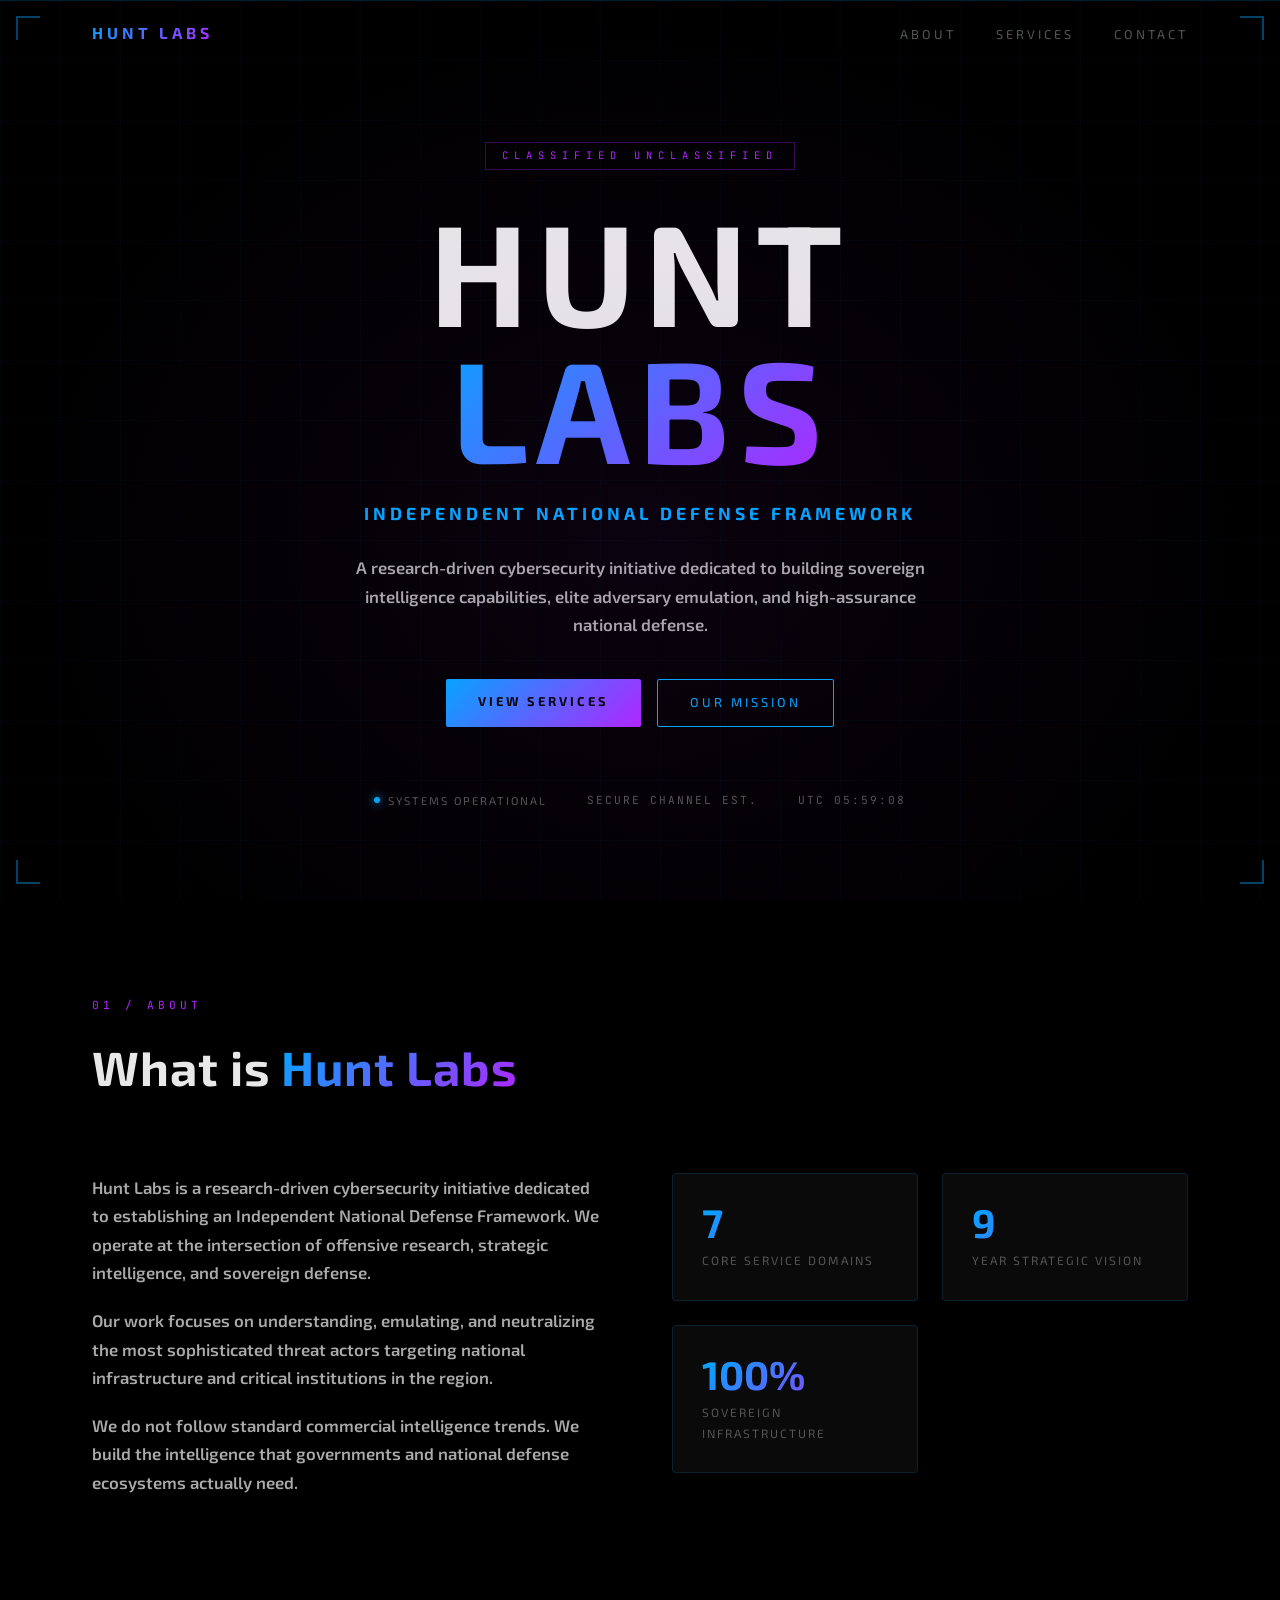
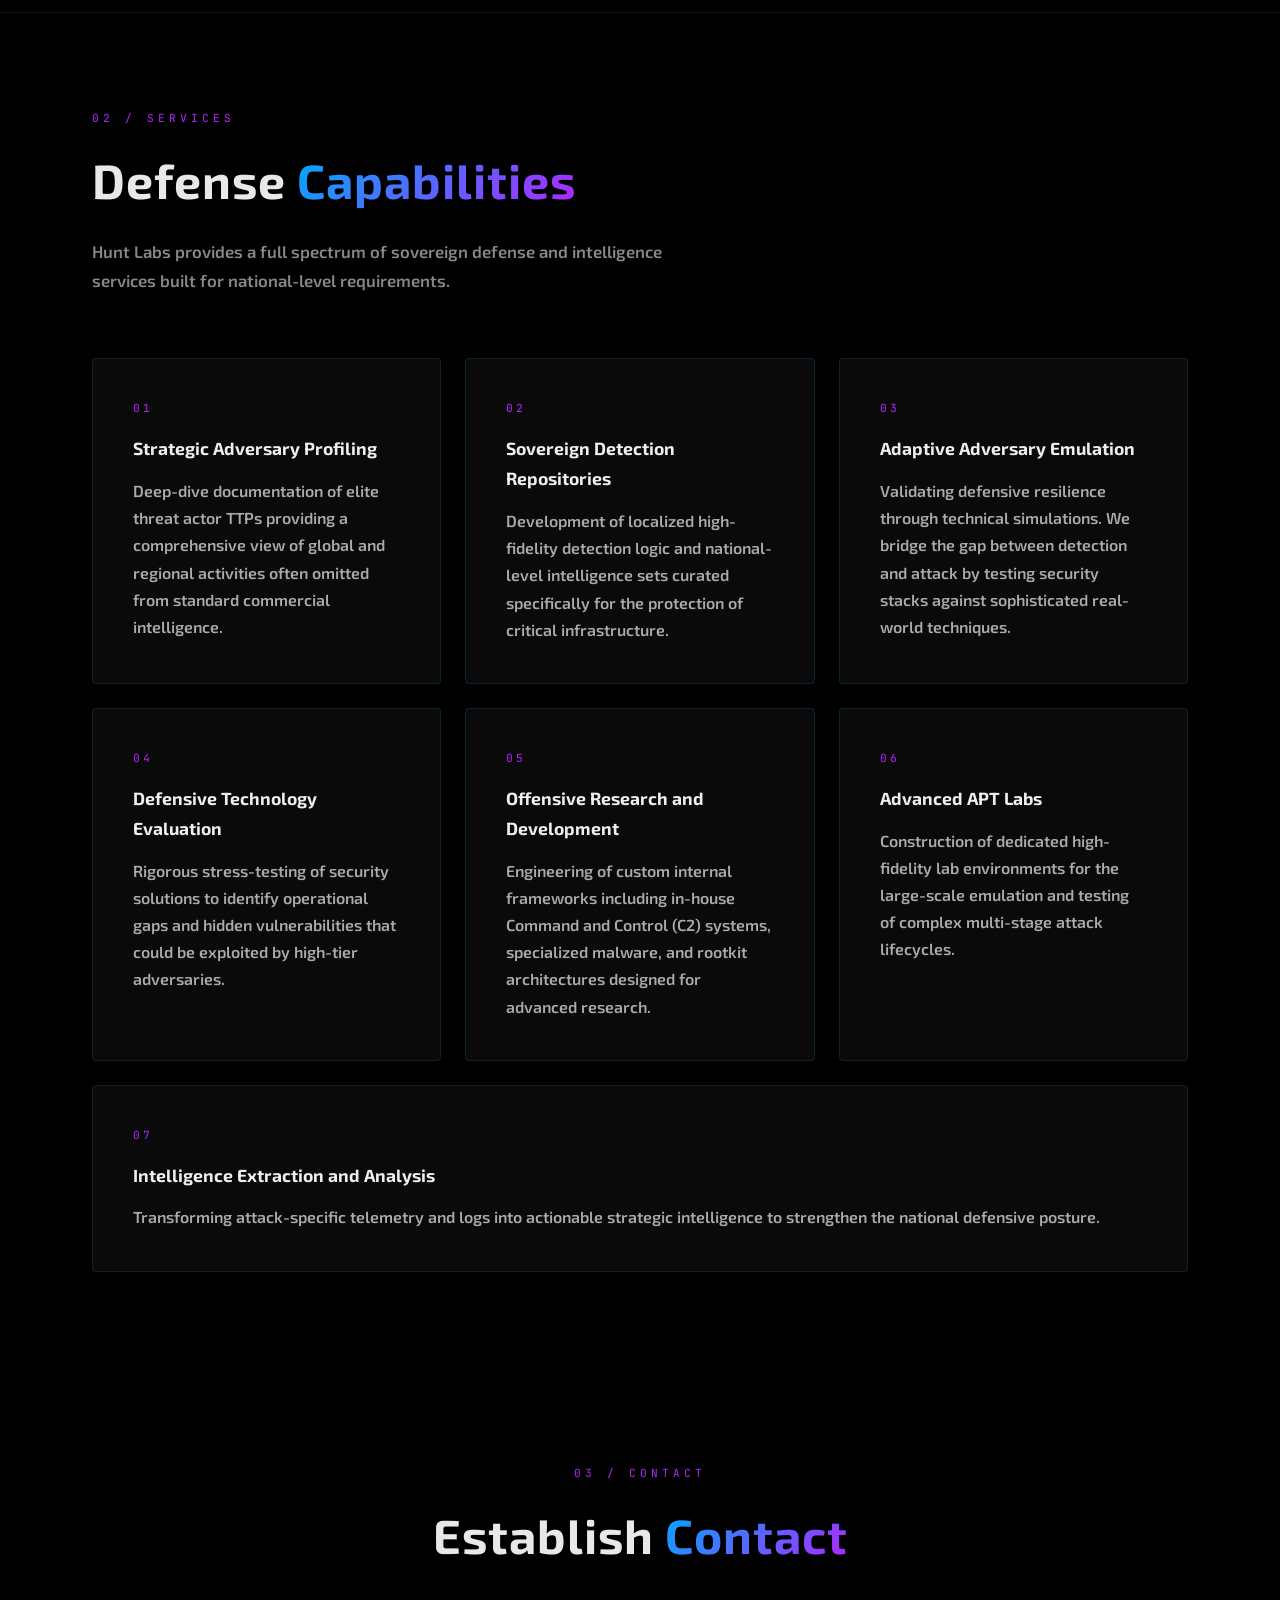
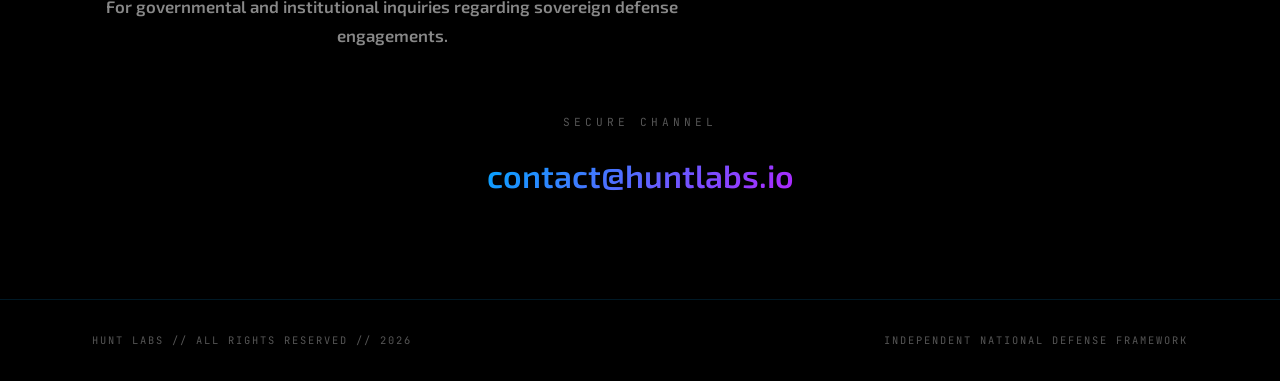
==== index.html @ 707a1f47 "Add files via upload" ====
<!DOCTYPE html>
<html lang="en">
<head>
    <meta charset="UTF-8">
    <meta name="viewport" content="width=device-width, initial-scale=1.0">
    <meta name="description" content="Hunt Labs is a research-driven cybersecurity initiative dedicated to establishing an Independent National Defense Framework.">
    <title>Hunt Labs | Independent National Defense</title>
    <link rel="preconnect" href="https://fonts.googleapis.com">
    <link rel="preconnect" href="https://fonts.gstatic.com" crossorigin>
    <link href="https://fonts.googleapis.com/css2?family=Exo+2:wght@300;400;600;700&family=JetBrains+Mono:wght@400;600&display=swap" rel="stylesheet">
    <link rel="stylesheet" href="style.css">
</head>
<body>

    <!-- Corner Brackets -->
    <div class="corner top-left"></div>
    <div class="corner top-right"></div>
    <div class="corner bottom-left"></div>
    <div class="corner bottom-right"></div>

    <!-- Navigation -->
    <nav id="navbar">
        <div class="nav-inner">
            <div class="nav-logo">
                <span class="nav-logo-text">HUNT LABS</span>
            </div>
            <ul class="nav-links">
                <li><a href="#about">About</a></li>
                <li><a href="#services">Services</a></li>
                <li><a href="#contact">Contact</a></li>
            </ul>
            <button class="menu-toggle" id="menuToggle" aria-label="Toggle navigation">
                <span></span><span></span><span></span>
            </button>
        </div>
    </nav>

    <!-- Hero -->
    <section id="hero">
        <div class="hero-grid-overlay"></div>
        <div class="hero-content">
            <div class="hero-badge">CLASSIFIED UNCLASSIFIED</div>
            <h1 class="hero-title">
                HUNT<br><span class="gradient-text">LABS</span>
            </h1>
            <p class="hero-tagline">Independent National Defense Framework</p>
            <p class="hero-description">
                A research-driven cybersecurity initiative dedicated to building sovereign intelligence capabilities, elite adversary emulation, and high-assurance national defense.
            </p>
            <div class="hero-cta">
                <a href="#services" class="btn-primary">View Services</a>
                <a href="#about" class="btn-secondary">Our Mission</a>
            </div>
        </div>
        <div class="hero-status-bar">
            <span class="status-item"><span class="status-dot active"></span>Systems Operational</span>
            <span class="status-item mono">SECURE CHANNEL EST.</span>
            <span class="status-item mono" id="clock"></span>
        </div>
    </section>

    <!-- About -->
    <section id="about">
        <div class="container">
            <div class="section-header">
                <span class="section-label mono">01 / ABOUT</span>
                <h2 class="section-title">What is <span class="gradient-text">Hunt Labs</span></h2>
            </div>
            <div class="about-grid">
                <div class="about-text">
                    <p>Hunt Labs is a research-driven cybersecurity initiative dedicated to establishing an Independent National Defense Framework. We operate at the intersection of offensive research, strategic intelligence, and sovereign defense.</p>
                    <p>Our work focuses on understanding, emulating, and neutralizing the most sophisticated threat actors targeting national infrastructure and critical institutions in the region.</p>
                    <p>We do not follow standard commercial intelligence trends. We build the intelligence that governments and national defense ecosystems actually need.</p>
                </div>
                <div class="about-stats">
                    <div class="stat-card">
                        <div class="stat-num gradient-text">7</div>
                        <div class="stat-label">Core Service Domains</div>
                    </div>
                    <div class="stat-card">
                        <div class="stat-num gradient-text">9</div>
                        <div class="stat-label">Year Strategic Vision</div>
                    </div>
                    <div class="stat-card">
                        <div class="stat-num gradient-text">100%</div>
                        <div class="stat-label">Sovereign Infrastructure</div>
                    </div>
                </div>
            </div>
        </div>
    </section>

    <!-- Services -->
    <section id="services">
        <div class="container">
            <div class="section-header">
                <span class="section-label mono">02 / SERVICES</span>
                <h2 class="section-title">Defense <span class="gradient-text">Capabilities</span></h2>
                <p class="section-subtitle">Hunt Labs provides a full spectrum of sovereign defense and intelligence services built for national-level requirements.</p>
            </div>
            <div class="services-grid">

                <div class="service-card" data-num="01">
                    <div class="service-num mono">01</div>
                    <h3 class="service-title">Strategic Adversary Profiling</h3>
                    <p class="service-desc">Deep-dive documentation of elite threat actor TTPs providing a comprehensive view of global and regional activities often omitted from standard commercial intelligence.</p>
                </div>

                <div class="service-card" data-num="02">
                    <div class="service-num mono">02</div>
                    <h3 class="service-title">Sovereign Detection Repositories</h3>
                    <p class="service-desc">Development of localized high-fidelity detection logic and national-level intelligence sets curated specifically for the protection of critical infrastructure.</p>
                </div>

                <div class="service-card" data-num="03">
                    <div class="service-num mono">03</div>
                    <h3 class="service-title">Adaptive Adversary Emulation</h3>
                    <p class="service-desc">Validating defensive resilience through technical simulations. We bridge the gap between detection and attack by testing security stacks against sophisticated real-world techniques.</p>
                </div>

                <div class="service-card" data-num="04">
                    <div class="service-num mono">04</div>
                    <h3 class="service-title">Defensive Technology Evaluation</h3>
                    <p class="service-desc">Rigorous stress-testing of security solutions to identify operational gaps and hidden vulnerabilities that could be exploited by high-tier adversaries.</p>
                </div>

                <div class="service-card" data-num="05">
                    <div class="service-num mono">05</div>
                    <h3 class="service-title">Offensive Research and Development</h3>
                    <p class="service-desc">Engineering of custom internal frameworks including in-house Command and Control (C2) systems, specialized malware, and rootkit architectures designed for advanced research.</p>
                </div>

                <div class="service-card" data-num="06">
                    <div class="service-num mono">06</div>
                    <h3 class="service-title">Advanced APT Labs</h3>
                    <p class="service-desc">Construction of dedicated high-fidelity lab environments for the large-scale emulation and testing of complex multi-stage attack lifecycles.</p>
                </div>

                <div class="service-card service-card-wide" data-num="07">
                    <div class="service-num mono">07</div>
                    <h3 class="service-title">Intelligence Extraction and Analysis</h3>
                    <p class="service-desc">Transforming attack-specific telemetry and logs into actionable strategic intelligence to strengthen the national defensive posture.</p>
                </div>

            </div>
        </div>
    </section>

    <!-- Contact -->
    <section id="contact">
        <div class="container">
            <div class="section-header">
                <span class="section-label mono">03 / CONTACT</span>
                <h2 class="section-title">Establish <span class="gradient-text">Contact</span></h2>
                <p class="section-subtitle">For governmental and institutional inquiries regarding sovereign defense engagements.</p>
            </div>
            <div class="contact-block">
                <p class="mono contact-label">SECURE CHANNEL</p>
                <a href="mailto:contact@huntlabs.io" class="contact-email gradient-text">contact@huntlabs.io</a>
            </div>
        </div>
    </section>

    <!-- Footer -->
    <footer>
        <div class="container footer-inner">
            <span class="mono footer-copy">HUNT LABS // ALL RIGHTS RESERVED // 2026</span>
            <span class="mono footer-tag">INDEPENDENT NATIONAL DEFENSE FRAMEWORK</span>
        </div>
    </footer>

    <script src="script.js"></script>
</body>
</html>
---- style.css ----
/* =========================================
   Hunt Labs – Neon Cyberpunk Theme
   Palette: #000000 / #00A8FF / #B026FF
   Fonts: Exo 2 / JetBrains Mono
   ========================================= */

:root {
    --bg: #000000;
    --surface: #0A0A0A;
    --surface-2: #0F0F12;
    --blue: #00A8FF;
    --purple: #B026FF;
    --gradient: linear-gradient(135deg, #00A8FF, #B026FF);
    --glow-blue: rgba(0, 168, 255, 0.5);
    --glow-purple: rgba(176, 38, 255, 0.5);
    --text: #e8e8e8;
    --muted: #555;
    --border: rgba(0, 168, 255, 0.15);
}

*, *::before, *::after { margin: 0; padding: 0; box-sizing: border-box; }

html { scroll-behavior: smooth; }

body {
    background-color: var(--bg);
    color: var(--text);
    font-family: 'Exo 2', sans-serif;
    font-weight: 400;
    line-height: 1.7;
    overflow-x: hidden;
    -webkit-text-size-adjust: 100%;
}

/* Global Grid Background */
body::before {
    content: '';
    position: fixed;
    inset: 0;
    background-image:
        linear-gradient(rgba(0,168,255,0.03) 1px, transparent 1px),
        linear-gradient(90deg, rgba(0,168,255,0.03) 1px, transparent 1px);
    background-size: 60px 60px;
    pointer-events: none;
    z-index: 0;
}

/* Corner Brackets */
.corner {
    position: fixed;
    width: 24px; height: 24px;
    border: 2px solid var(--blue);
    z-index: 999;
    opacity: 0.4;
}
.top-left    { top: 16px; left: 16px; border-right: none; border-bottom: none; }
.top-right   { top: 16px; right: 16px; border-left: none; border-bottom: none; }
.bottom-left { bottom: 16px; left: 16px; border-right: none; border-top: none; }
.bottom-right{ bottom: 16px; right: 16px; border-left: none; border-top: none; }

/* ---- UTILITIES ---- */
.mono { font-family: 'JetBrains Mono', monospace; }
.gradient-text {
    background: var(--gradient);
    -webkit-background-clip: text;
    -webkit-text-fill-color: transparent;
    background-clip: text;
}
.container { max-width: 1160px; margin: 0 auto; padding: 0 2rem; }

/* ---- NAVBAR ---- */
#navbar {
    position: fixed;
    top: 0; left: 0; right: 0;
    z-index: 100;
    border-bottom: 1px solid transparent;
    transition: background 0.4s, border-color 0.4s;
}
#navbar.scrolled {
    background: rgba(0,0,0,0.9);
    backdrop-filter: blur(12px);
    border-color: var(--border);
}
.nav-inner {
    display: flex;
    align-items: center;
    justify-content: space-between;
    max-width: 1160px;
    margin: 0 auto;
    padding: 1.2rem 2rem;
}
.nav-logo { display: flex; align-items: center; gap: 0.8rem; }
.nav-logo-img { width: 36px; height: 36px; object-fit: contain; border-radius: 4px; }
.nav-logo-text {
    font-family: 'Exo 2', sans-serif;
    font-size: 1rem;
    font-weight: 700;
    letter-spacing: 4px;
    background: var(--gradient);
    -webkit-background-clip: text;
    -webkit-text-fill-color: transparent;
    background-clip: text;
}
.nav-links { display: flex; list-style: none; gap: 2.5rem; }
.nav-links a {
    color: var(--muted);
    text-decoration: none;
    font-size: 0.8rem;
    letter-spacing: 3px;
    text-transform: uppercase;
    transition: color 0.3s;
}
.nav-links a:hover { color: var(--blue); }

.menu-toggle {
    display: none;
    flex-direction: column;
    gap: 5px;
    background: none;
    border: none;
    cursor: pointer;
    padding: 4px;
}
.menu-toggle span {
    display: block; width: 24px; height: 2px;
    background: var(--blue);
    transition: 0.3s;
}

/* ---- HERO ---- */
#hero {
    position: relative;
    min-height: 100vh;
    display: flex;
    flex-direction: column;
    align-items: center;
    justify-content: center;
    text-align: center;
    padding: 7rem 2rem 4rem;
    overflow: hidden;
}
.hero-grid-overlay {
    position: absolute;
    inset: 0;
    background: radial-gradient(ellipse at 50% 60%, rgba(176,38,255,0.06), transparent 70%);
    pointer-events: none;
}
.hero-badge {
    font-family: 'JetBrains Mono', monospace;
    font-size: 0.65rem;
    letter-spacing: 6px;
    color: var(--purple);
    border: 1px solid rgba(176,38,255,0.3);
    padding: 4px 16px;
    display: inline-block;
    margin-bottom: 2rem;
    text-transform: uppercase;
}
.hero-title {
    font-size: clamp(2.8rem, 12vw, 9rem);
    font-weight: 700;
    line-height: 0.95;
    letter-spacing: 8px;
    margin-bottom: 1.5rem;
}
.hero-tagline {
    font-size: clamp(0.85rem, 3.5vw, 1.1rem);
    font-weight: 700;
    letter-spacing: 4px;
    color: var(--blue);
    text-transform: uppercase;
    margin-bottom: 1.5rem;
}
.hero-description {
    max-width: 600px;
    color: #aaa;
    font-size: clamp(0.92rem, 3.5vw, 1.05rem);
    font-weight: 600;
    margin: 0 auto 2.5rem;
    padding: 0 0.5rem;
}
.hero-cta { display: flex; gap: 1rem; justify-content: center; flex-wrap: wrap; margin-bottom: 4rem; }
.btn-primary {
    background: var(--gradient);
    color: #000;
    text-decoration: none;
    padding: 0.75rem 2rem;
    font-weight: 700;
    font-size: 0.8rem;
    letter-spacing: 3px;
    text-transform: uppercase;
    transition: opacity 0.3s, transform 0.3s;
    border-radius: 2px;
}
.btn-primary:hover { opacity: 0.85; transform: translateY(-2px); }
.btn-secondary {
    border: 1px solid var(--blue);
    color: var(--blue);
    text-decoration: none;
    padding: 0.75rem 2rem;
    font-size: 0.8rem;
    letter-spacing: 3px;
    text-transform: uppercase;
    transition: background 0.3s, transform 0.3s;
    border-radius: 2px;
}
.btn-secondary:hover { background: rgba(0,168,255,0.08); transform: translateY(-2px); }
.hero-status-bar {
    display: flex;
    gap: 2.5rem;
    font-size: 0.7rem;
    letter-spacing: 2px;
    color: var(--muted);
    text-transform: uppercase;
    flex-wrap: wrap;
    justify-content: center;
}
.status-item { display: flex; align-items: center; gap: 0.5rem; }
.status-dot { width: 6px; height: 6px; border-radius: 50%; background: var(--muted); }
.status-dot.active { background: var(--blue); box-shadow: 0 0 8px var(--blue); animation: pulse 2s infinite; }
@keyframes pulse { 0%,100% { opacity: 1; } 50% { opacity: 0.4; } }

/* ---- SECTIONS ---- */
section { padding: 6rem 0; position: relative; z-index: 1; }
section:nth-child(even) { border-top: 1px solid var(--border); }

.section-header { margin-bottom: 4rem; }
.section-label {
    font-size: 0.7rem;
    letter-spacing: 4px;
    color: var(--purple);
    text-transform: uppercase;
    display: block;
    margin-bottom: 0.75rem;
}
.section-title { font-size: clamp(1.6rem, 6vw, 3rem); font-weight: 700; letter-spacing: 1px; margin-bottom: 1rem; }
.section-subtitle { color: #888; font-weight: 600; max-width: 600px; font-size: clamp(0.92rem, 3.5vw, 1.05rem); }

/* ---- ABOUT ---- */
.about-grid { display: grid; grid-template-columns: 1fr 1fr; gap: 4rem; align-items: start; }
.about-text p { color: #aaa; font-weight: 600; margin-bottom: 1.2rem; font-size: clamp(0.92rem, 3.5vw, 1.05rem); }
.about-stats { display: grid; grid-template-columns: 1fr 1fr; gap: 1.5rem; }
.stat-card { background: var(--surface); border: 1px solid var(--border); padding: 1.8rem; border-radius: 4px; }
.stat-num { font-size: 2.5rem; font-weight: 700; line-height: 1; margin-bottom: 0.5rem; }
.stat-label { font-size: 0.75rem; letter-spacing: 2px; color: var(--muted); text-transform: uppercase; }

/* ---- SERVICES ---- */
.services-grid {
    display: grid;
    grid-template-columns: repeat(3, 1fr);
    gap: 1.5rem;
}
.service-card-wide { grid-column: span 3; }

.service-card {
    background: var(--surface);
    border: 1px solid var(--border);
    padding: 2.5rem;
    border-radius: 4px;
    position: relative;
    overflow: hidden;
    transition: border-color 0.4s, transform 0.4s, box-shadow 0.4s;
}
.service-card::before {
    content: '';
    position: absolute;
    top: 0; left: -100%;
    width: 100%; height: 2px;
    background: var(--gradient);
    transition: left 0.5s ease;
}
.service-card:hover { border-color: rgba(0,168,255,0.4); transform: translateY(-6px); box-shadow: 0 12px 30px rgba(0,168,255,0.07); }
.service-card:hover::before { left: 0; }
.service-num {
    font-size: 0.7rem;
    letter-spacing: 3px;
    color: var(--purple);
    margin-bottom: 1rem;
    display: block;
}
.service-title { font-size: clamp(1rem, 3.5vw, 1.1rem); font-weight: 700; margin-bottom: 0.8rem; color: #eee; }
.service-desc { font-size: clamp(0.92rem, 3.5vw, 1rem); color: #aaa; font-weight: 600; line-height: 1.7; }

/* ---- CONTACT ---- */
#contact { text-align: center; }
.contact-block { margin-top: 3rem; }
.contact-label { font-size: 0.7rem; letter-spacing: 4px; color: var(--muted); margin-bottom: 1rem; display: block; }
.contact-email { font-size: clamp(1.2rem, 3vw, 2rem); font-weight: 600; text-decoration: none; transition: opacity 0.3s; }
.contact-email:hover { opacity: 0.7; }

/* ---- FOOTER ---- */
footer {
    border-top: 1px solid var(--border);
    padding: 2rem 0;
    z-index: 1;
    position: relative;
}
.footer-inner {
    display: flex;
    justify-content: space-between;
    align-items: center;
    flex-wrap: wrap;
    gap: 1rem;
}
.footer-copy, .footer-tag { font-size: 0.65rem; letter-spacing: 2px; color: var(--muted); }

/* ---- RESPONSIVE ---- */
@media (max-width: 900px) {
    .about-grid { grid-template-columns: 1fr; gap: 2.5rem; }
    .services-grid { grid-template-columns: 1fr 1fr; }
    .service-card-wide { grid-column: span 2; }
}

/* Tablets & Large Phones */
@media (max-width: 768px) {
    .nav-inner { padding: 1rem 1.2rem; }
    .container { padding: 0 1.2rem; }
    section { padding: 4rem 0; }
    .section-header { margin-bottom: 2.5rem; }
    .hero-status-bar { gap: 1.2rem; }
}

/* Mobile Phones */
@media (max-width: 600px) {
    .corner { display: none; }
    .nav-links {
        display: none;
        flex-direction: column;
        position: fixed;
        top: 0; left: 0; right: 0; bottom: 0;
        background: rgba(0,0,0,0.97);
        justify-content: center;
        align-items: center;
        gap: 2.5rem;
        z-index: 99;
    }
    .nav-links.open { display: flex; }
    .nav-links a { font-size: 1.1rem; font-weight: 700; }
    .menu-toggle { display: flex; z-index: 100; }
    .services-grid { grid-template-columns: 1fr; }
    .service-card-wide { grid-column: span 1; }
    .service-card { padding: 1.8rem 1.4rem; }
    .about-stats { grid-template-columns: 1fr 1fr; }
    .footer-inner { flex-direction: column; text-align: center; }
    .hero-cta { flex-direction: column; align-items: center; }
    .btn-primary, .btn-secondary { width: 100%; max-width: 280px; text-align: center; }
    .hero-badge { font-size: 0.55rem; letter-spacing: 4px; }
    .hero-status-bar { gap: 1rem; font-size: 0.62rem; }
}

/* Very Small Phones (SE, Galaxy A series) */
@media (max-width: 380px) {
    .hero-title { letter-spacing: 4px; }
    .about-stats { grid-template-columns: 1fr; }
    .stat-card { padding: 1.2rem; }
    .section-label { letter-spacing: 2px; }
}
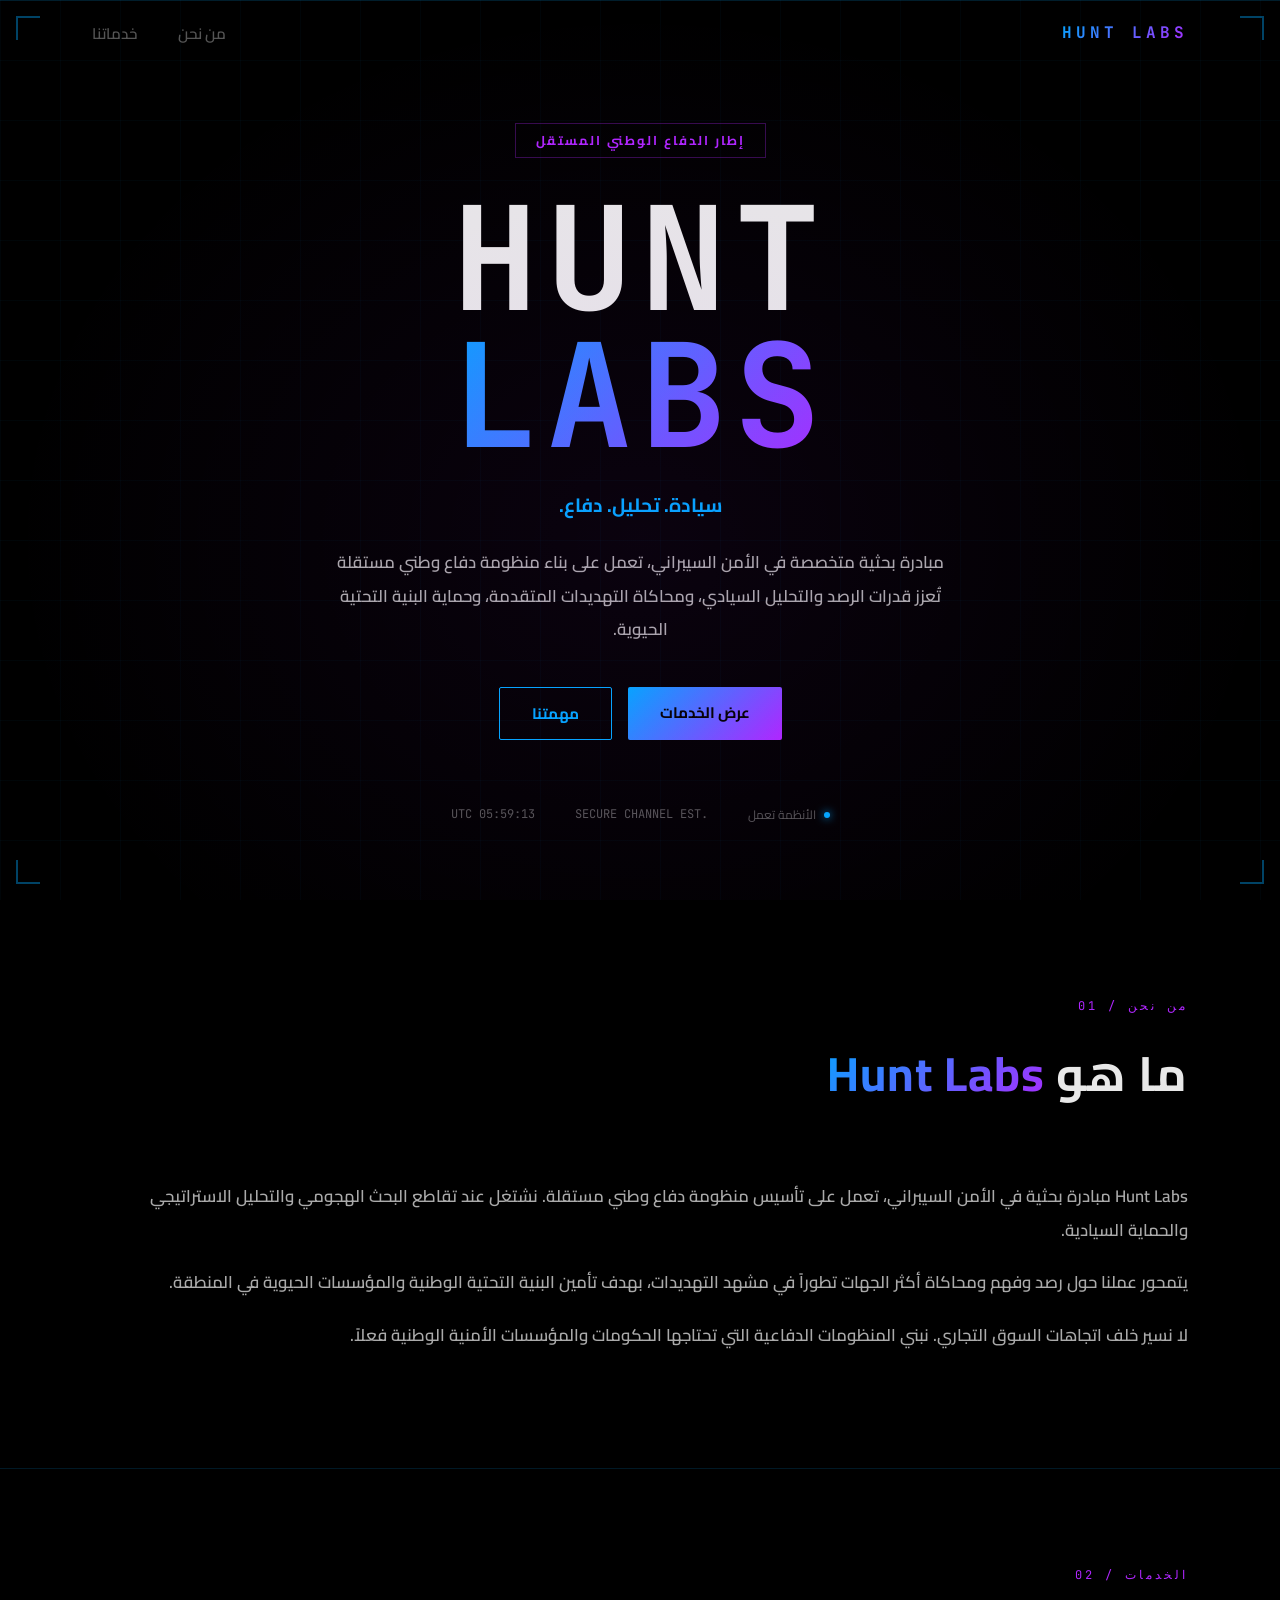
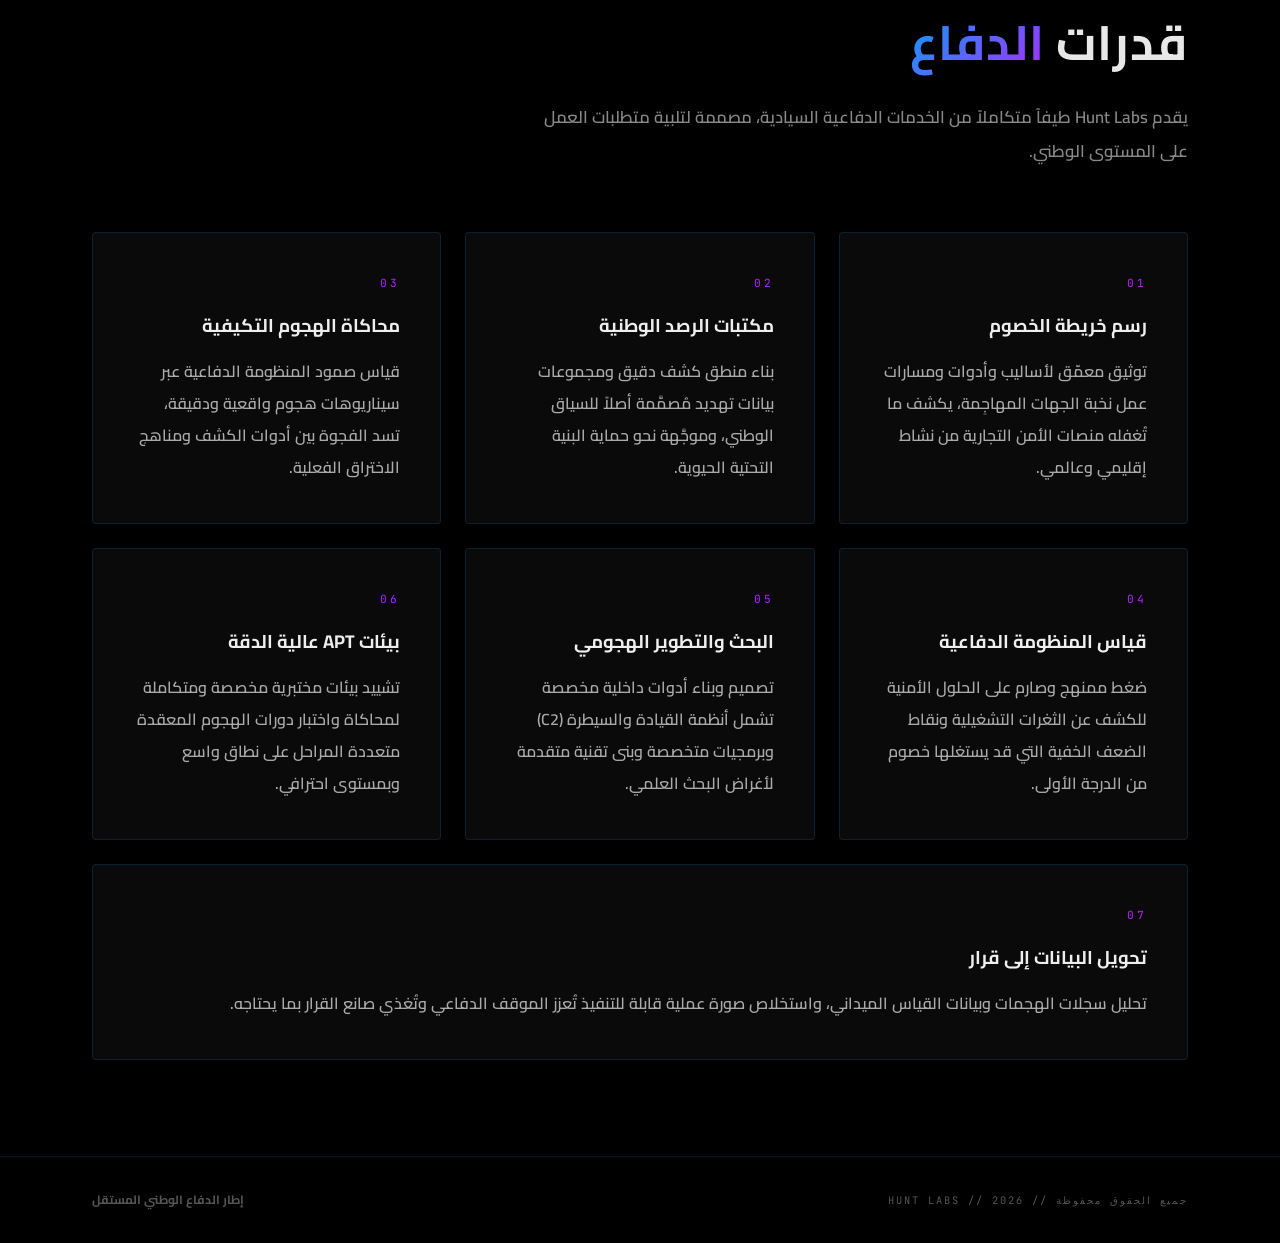
==== commit 9028886e: "Add files via upload" ====
--- a/index.html
+++ b/index.html
@@ -1,13 +1,13 @@
 <!DOCTYPE html>
-<html lang="en">
+<html lang="ar" dir="rtl">
 <head>
     <meta charset="UTF-8">
     <meta name="viewport" content="width=device-width, initial-scale=1.0">
-    <meta name="description" content="Hunt Labs is a research-driven cybersecurity initiative dedicated to establishing an Independent National Defense Framework.">
-    <title>Hunt Labs | Independent National Defense</title>
+    <meta name="description" content="Hunt Labs مبادرة بحثية في الأمن السيبراني مكرسة لبناء إطار دفاع وطني مستقل.">
+    <title>Hunt Labs | الدفاع الوطني المستقل</title>
     <link rel="preconnect" href="https://fonts.googleapis.com">
     <link rel="preconnect" href="https://fonts.gstatic.com" crossorigin>
-    <link href="https://fonts.googleapis.com/css2?family=Exo+2:wght@300;400;600;700&family=JetBrains+Mono:wght@400;600&display=swap" rel="stylesheet">
+    <link href="https://fonts.googleapis.com/css2?family=Cairo:wght@300;400;600;700;900&family=JetBrains+Mono:wght@400;600&display=swap" rel="stylesheet">
     <link rel="stylesheet" href="style.css">
 </head>
 <body>
@@ -25,11 +25,10 @@
                 <span class="nav-logo-text">HUNT LABS</span>
             </div>
             <ul class="nav-links">
-                <li><a href="#about">About</a></li>
-                <li><a href="#services">Services</a></li>
-                <li><a href="#contact">Contact</a></li>
+                <li><a href="#about">من نحن</a></li>
+                <li><a href="#services">خدماتنا</a></li>
             </ul>
-            <button class="menu-toggle" id="menuToggle" aria-label="Toggle navigation">
+            <button class="menu-toggle" id="menuToggle" aria-label="فتح القائمة">
                 <span></span><span></span><span></span>
             </button>
         </div>
@@ -39,21 +38,21 @@
     <section id="hero">
         <div class="hero-grid-overlay"></div>
         <div class="hero-content">
-            <div class="hero-badge">CLASSIFIED UNCLASSIFIED</div>
+            <div class="hero-badge">إطار الدفاع الوطني المستقل</div>
             <h1 class="hero-title">
                 HUNT<br><span class="gradient-text">LABS</span>
             </h1>
-            <p class="hero-tagline">Independent National Defense Framework</p>
+            <p class="hero-tagline">سيادة. تحليل. دفاع.</p>
             <p class="hero-description">
-                A research-driven cybersecurity initiative dedicated to building sovereign intelligence capabilities, elite adversary emulation, and high-assurance national defense.
+                مبادرة بحثية متخصصة في الأمن السيبراني، تعمل على بناء منظومة دفاع وطني مستقلة تُعزز قدرات الرصد والتحليل السيادي، ومحاكاة التهديدات المتقدمة، وحماية البنية التحتية الحيوية.
             </p>
             <div class="hero-cta">
-                <a href="#services" class="btn-primary">View Services</a>
-                <a href="#about" class="btn-secondary">Our Mission</a>
+                <a href="#services" class="btn-primary">عرض الخدمات</a>
+                <a href="#about" class="btn-secondary">مهمتنا</a>
             </div>
         </div>
         <div class="hero-status-bar">
-            <span class="status-item"><span class="status-dot active"></span>Systems Operational</span>
+            <span class="status-item"><span class="status-dot active"></span>الأنظمة تعمل</span>
             <span class="status-item mono">SECURE CHANNEL EST.</span>
             <span class="status-item mono" id="clock"></span>
         </div>
@@ -63,28 +62,14 @@
     <section id="about">
         <div class="container">
             <div class="section-header">
-                <span class="section-label mono">01 / ABOUT</span>
-                <h2 class="section-title">What is <span class="gradient-text">Hunt Labs</span></h2>
+                <span class="section-label mono">01 / من نحن</span>
+                <h2 class="section-title">ما هو <span class="gradient-text">Hunt Labs</span></h2>
             </div>
             <div class="about-grid">
                 <div class="about-text">
-                    <p>Hunt Labs is a research-driven cybersecurity initiative dedicated to establishing an Independent National Defense Framework. We operate at the intersection of offensive research, strategic intelligence, and sovereign defense.</p>
-                    <p>Our work focuses on understanding, emulating, and neutralizing the most sophisticated threat actors targeting national infrastructure and critical institutions in the region.</p>
-                    <p>We do not follow standard commercial intelligence trends. We build the intelligence that governments and national defense ecosystems actually need.</p>
-                </div>
-                <div class="about-stats">
-                    <div class="stat-card">
-                        <div class="stat-num gradient-text">7</div>
-                        <div class="stat-label">Core Service Domains</div>
-                    </div>
-                    <div class="stat-card">
-                        <div class="stat-num gradient-text">9</div>
-                        <div class="stat-label">Year Strategic Vision</div>
-                    </div>
-                    <div class="stat-card">
-                        <div class="stat-num gradient-text">100%</div>
-                        <div class="stat-label">Sovereign Infrastructure</div>
-                    </div>
+                    <p>Hunt Labs مبادرة بحثية في الأمن السيبراني، تعمل على تأسيس منظومة دفاع وطني مستقلة. نشتغل عند تقاطع البحث الهجومي والتحليل الاستراتيجي والحماية السيادية.</p>
+                    <p>يتمحور عملنا حول رصد وفهم ومحاكاة أكثر الجهات تطوراً في مشهد التهديدات، بهدف تأمين البنية التحتية الوطنية والمؤسسات الحيوية في المنطقة.</p>
+                    <p>لا نسير خلف اتجاهات السوق التجاري. نبني المنظومات الدفاعية التي تحتاجها الحكومات والمؤسسات الأمنية الوطنية فعلاً.</p>
                 </div>
             </div>
         </div>
@@ -94,69 +79,54 @@
     <section id="services">
         <div class="container">
             <div class="section-header">
-                <span class="section-label mono">02 / SERVICES</span>
-                <h2 class="section-title">Defense <span class="gradient-text">Capabilities</span></h2>
-                <p class="section-subtitle">Hunt Labs provides a full spectrum of sovereign defense and intelligence services built for national-level requirements.</p>
+                <span class="section-label mono">02 / الخدمات</span>
+                <h2 class="section-title">قدرات <span class="gradient-text">الدفاع</span></h2>
+                <p class="section-subtitle">يقدم Hunt Labs طيفاً متكاملاً من الخدمات الدفاعية السيادية، مصممة لتلبية متطلبات العمل على المستوى الوطني.</p>
             </div>
             <div class="services-grid">
 
                 <div class="service-card" data-num="01">
                     <div class="service-num mono">01</div>
-                    <h3 class="service-title">Strategic Adversary Profiling</h3>
-                    <p class="service-desc">Deep-dive documentation of elite threat actor TTPs providing a comprehensive view of global and regional activities often omitted from standard commercial intelligence.</p>
+                    <h3 class="service-title">رسم خريطة الخصوم</h3>
+                    <p class="service-desc">توثيق معمّق لأساليب وأدوات ومسارات عمل نخبة الجهات المهاجِمة، يكشف ما تُغفله منصات الأمن التجارية من نشاط إقليمي وعالمي.</p>
                 </div>
 
                 <div class="service-card" data-num="02">
                     <div class="service-num mono">02</div>
-                    <h3 class="service-title">Sovereign Detection Repositories</h3>
-                    <p class="service-desc">Development of localized high-fidelity detection logic and national-level intelligence sets curated specifically for the protection of critical infrastructure.</p>
+                    <h3 class="service-title">مكتبات الرصد الوطنية</h3>
+                    <p class="service-desc">بناء منطق كشف دقيق ومجموعات بيانات تهديد مُصمَّمة أصلاً للسياق الوطني، وموجَّهة نحو حماية البنية التحتية الحيوية.</p>
                 </div>
 
                 <div class="service-card" data-num="03">
                     <div class="service-num mono">03</div>
-                    <h3 class="service-title">Adaptive Adversary Emulation</h3>
-                    <p class="service-desc">Validating defensive resilience through technical simulations. We bridge the gap between detection and attack by testing security stacks against sophisticated real-world techniques.</p>
+                    <h3 class="service-title">محاكاة الهجوم التكيفية</h3>
+                    <p class="service-desc">قياس صمود المنظومة الدفاعية عبر سيناريوهات هجوم واقعية ودقيقة، تسد الفجوة بين أدوات الكشف ومناهج الاختراق الفعلية.</p>
                 </div>
 
                 <div class="service-card" data-num="04">
                     <div class="service-num mono">04</div>
-                    <h3 class="service-title">Defensive Technology Evaluation</h3>
-                    <p class="service-desc">Rigorous stress-testing of security solutions to identify operational gaps and hidden vulnerabilities that could be exploited by high-tier adversaries.</p>
+                    <h3 class="service-title">قياس المنظومة الدفاعية</h3>
+                    <p class="service-desc">ضغط ممنهج وصارم على الحلول الأمنية للكشف عن الثغرات التشغيلية ونقاط الضعف الخفية التي قد يستغلها خصوم من الدرجة الأولى.</p>
                 </div>
 
                 <div class="service-card" data-num="05">
                     <div class="service-num mono">05</div>
-                    <h3 class="service-title">Offensive Research and Development</h3>
-                    <p class="service-desc">Engineering of custom internal frameworks including in-house Command and Control (C2) systems, specialized malware, and rootkit architectures designed for advanced research.</p>
+                    <h3 class="service-title">البحث والتطوير الهجومي</h3>
+                    <p class="service-desc">تصميم وبناء أدوات داخلية مخصصة تشمل أنظمة القيادة والسيطرة (C2) وبرمجيات متخصصة وبنى تقنية متقدمة لأغراض البحث العلمي.</p>
                 </div>
 
                 <div class="service-card" data-num="06">
                     <div class="service-num mono">06</div>
-                    <h3 class="service-title">Advanced APT Labs</h3>
-                    <p class="service-desc">Construction of dedicated high-fidelity lab environments for the large-scale emulation and testing of complex multi-stage attack lifecycles.</p>
+                    <h3 class="service-title">بيئات APT عالية الدقة</h3>
+                    <p class="service-desc">تشييد بيئات مختبرية مخصصة ومتكاملة لمحاكاة واختبار دورات الهجوم المعقدة متعددة المراحل على نطاق واسع وبمستوى احترافي.</p>
                 </div>
 
                 <div class="service-card service-card-wide" data-num="07">
                     <div class="service-num mono">07</div>
-                    <h3 class="service-title">Intelligence Extraction and Analysis</h3>
-                    <p class="service-desc">Transforming attack-specific telemetry and logs into actionable strategic intelligence to strengthen the national defensive posture.</p>
+                    <h3 class="service-title">تحويل البيانات إلى قرار</h3>
+                    <p class="service-desc">تحليل سجلات الهجمات وبيانات القياس الميداني، واستخلاص صورة عملية قابلة للتنفيذ تُعزز الموقف الدفاعي وتُغذي صانع القرار بما يحتاجه.</p>
                 </div>
 
-            </div>
-        </div>
-    </section>
-
-    <!-- Contact -->
-    <section id="contact">
-        <div class="container">
-            <div class="section-header">
-                <span class="section-label mono">03 / CONTACT</span>
-                <h2 class="section-title">Establish <span class="gradient-text">Contact</span></h2>
-                <p class="section-subtitle">For governmental and institutional inquiries regarding sovereign defense engagements.</p>
-            </div>
-            <div class="contact-block">
-                <p class="mono contact-label">SECURE CHANNEL</p>
-                <a href="mailto:contact@huntlabs.io" class="contact-email gradient-text">contact@huntlabs.io</a>
             </div>
         </div>
     </section>
@@ -164,8 +134,8 @@
     <!-- Footer -->
     <footer>
         <div class="container footer-inner">
-            <span class="mono footer-copy">HUNT LABS // ALL RIGHTS RESERVED // 2026</span>
-            <span class="mono footer-tag">INDEPENDENT NATIONAL DEFENSE FRAMEWORK</span>
+            <span class="mono footer-copy">HUNT LABS // جميع الحقوق محفوظة // 2026</span>
+            <span class="footer-tag">إطار الدفاع الوطني المستقل</span>
         </div>
     </footer>
 
--- a/style.css
+++ b/style.css
@@ -1,38 +1,36 @@
 /* =========================================
-   Hunt Labs – Neon Cyberpunk Theme
-   Palette: #000000 / #00A8FF / #B026FF
-   Fonts: Exo 2 / JetBrains Mono
+   Hunt Labs – Arabic RTL Version
+   Based on Neon Cyberpunk Theme
+   Font: Cairo (Arabic) / JetBrains Mono
    ========================================= */
 
 :root {
     --bg: #000000;
     --surface: #0A0A0A;
-    --surface-2: #0F0F12;
     --blue: #00A8FF;
     --purple: #B026FF;
     --gradient: linear-gradient(135deg, #00A8FF, #B026FF);
     --glow-blue: rgba(0, 168, 255, 0.5);
-    --glow-purple: rgba(176, 38, 255, 0.5);
     --text: #e8e8e8;
     --muted: #555;
     --border: rgba(0, 168, 255, 0.15);
 }
 
 *, *::before, *::after { margin: 0; padding: 0; box-sizing: border-box; }
-
 html { scroll-behavior: smooth; }
 
 body {
     background-color: var(--bg);
     color: var(--text);
-    font-family: 'Exo 2', sans-serif;
+    font-family: 'Cairo', sans-serif;
     font-weight: 400;
-    line-height: 1.7;
+    line-height: 1.8;
     overflow-x: hidden;
+    direction: rtl;
+    text-align: right;
     -webkit-text-size-adjust: 100%;
 }
 
-/* Global Grid Background */
 body::before {
     content: '';
     position: fixed;
@@ -45,7 +43,6 @@
     z-index: 0;
 }
 
-/* Corner Brackets */
 .corner {
     position: fixed;
     width: 24px; height: 24px;
@@ -58,8 +55,7 @@
 .bottom-left { bottom: 16px; left: 16px; border-right: none; border-top: none; }
 .bottom-right{ bottom: 16px; right: 16px; border-left: none; border-top: none; }
 
-/* ---- UTILITIES ---- */
-.mono { font-family: 'JetBrains Mono', monospace; }
+.mono { font-family: 'JetBrains Mono', monospace; direction: ltr; }
 .gradient-text {
     background: var(--gradient);
     -webkit-background-clip: text;
@@ -90,9 +86,8 @@
     padding: 1.2rem 2rem;
 }
 .nav-logo { display: flex; align-items: center; gap: 0.8rem; }
-.nav-logo-img { width: 36px; height: 36px; object-fit: contain; border-radius: 4px; }
 .nav-logo-text {
-    font-family: 'Exo 2', sans-serif;
+    font-family: 'JetBrains Mono', monospace;
     font-size: 1rem;
     font-weight: 700;
     letter-spacing: 4px;
@@ -100,14 +95,14 @@
     -webkit-background-clip: text;
     -webkit-text-fill-color: transparent;
     background-clip: text;
+    direction: ltr;
 }
 .nav-links { display: flex; list-style: none; gap: 2.5rem; }
 .nav-links a {
     color: var(--muted);
     text-decoration: none;
-    font-size: 0.8rem;
-    letter-spacing: 3px;
-    text-transform: uppercase;
+    font-size: 0.95rem;
+    font-weight: 600;
     transition: color 0.3s;
 }
 .nav-links a:hover { color: var(--blue); }
@@ -146,38 +141,39 @@
     pointer-events: none;
 }
 .hero-badge {
-    font-family: 'JetBrains Mono', monospace;
-    font-size: 0.65rem;
-    letter-spacing: 6px;
+    font-family: 'Cairo', sans-serif;
+    font-size: 0.8rem;
+    font-weight: 700;
+    letter-spacing: 2px;
     color: var(--purple);
     border: 1px solid rgba(176,38,255,0.3);
-    padding: 4px 16px;
+    padding: 5px 20px;
     display: inline-block;
     margin-bottom: 2rem;
-    text-transform: uppercase;
 }
 .hero-title {
+    font-family: 'JetBrains Mono', monospace;
     font-size: clamp(2.8rem, 12vw, 9rem);
     font-weight: 700;
     line-height: 0.95;
     letter-spacing: 8px;
     margin-bottom: 1.5rem;
+    direction: ltr;
 }
 .hero-tagline {
-    font-size: clamp(0.85rem, 3.5vw, 1.1rem);
-    font-weight: 700;
-    letter-spacing: 4px;
+    font-size: clamp(1rem, 3.5vw, 1.2rem);
+    font-weight: 700;
     color: var(--blue);
-    text-transform: uppercase;
     margin-bottom: 1.5rem;
 }
 .hero-description {
-    max-width: 600px;
+    max-width: 650px;
     color: #aaa;
-    font-size: clamp(0.92rem, 3.5vw, 1.05rem);
+    font-size: clamp(0.95rem, 3.5vw, 1.05rem);
     font-weight: 600;
     margin: 0 auto 2.5rem;
     padding: 0 0.5rem;
+    line-height: 2;
 }
 .hero-cta { display: flex; gap: 1rem; justify-content: center; flex-wrap: wrap; margin-bottom: 4rem; }
 .btn-primary {
@@ -185,10 +181,9 @@
     color: #000;
     text-decoration: none;
     padding: 0.75rem 2rem;
-    font-weight: 700;
-    font-size: 0.8rem;
-    letter-spacing: 3px;
-    text-transform: uppercase;
+    font-family: 'Cairo', sans-serif;
+    font-weight: 700;
+    font-size: 0.95rem;
     transition: opacity 0.3s, transform 0.3s;
     border-radius: 2px;
 }
@@ -198,9 +193,9 @@
     color: var(--blue);
     text-decoration: none;
     padding: 0.75rem 2rem;
-    font-size: 0.8rem;
-    letter-spacing: 3px;
-    text-transform: uppercase;
+    font-family: 'Cairo', sans-serif;
+    font-size: 0.95rem;
+    font-weight: 700;
     transition: background 0.3s, transform 0.3s;
     border-radius: 2px;
 }
@@ -208,10 +203,8 @@
 .hero-status-bar {
     display: flex;
     gap: 2.5rem;
-    font-size: 0.7rem;
-    letter-spacing: 2px;
+    font-size: 0.75rem;
     color: var(--muted);
-    text-transform: uppercase;
     flex-wrap: wrap;
     justify-content: center;
 }
@@ -223,26 +216,22 @@
 /* ---- SECTIONS ---- */
 section { padding: 6rem 0; position: relative; z-index: 1; }
 section:nth-child(even) { border-top: 1px solid var(--border); }
-
 .section-header { margin-bottom: 4rem; }
 .section-label {
-    font-size: 0.7rem;
-    letter-spacing: 4px;
+    font-size: 0.75rem;
+    letter-spacing: 3px;
     color: var(--purple);
-    text-transform: uppercase;
     display: block;
     margin-bottom: 0.75rem;
+    direction: ltr;
+    text-align: right;
 }
 .section-title { font-size: clamp(1.6rem, 6vw, 3rem); font-weight: 700; letter-spacing: 1px; margin-bottom: 1rem; }
-.section-subtitle { color: #888; font-weight: 600; max-width: 600px; font-size: clamp(0.92rem, 3.5vw, 1.05rem); }
+.section-subtitle { color: #888; font-weight: 600; max-width: 650px; font-size: clamp(0.92rem, 3.5vw, 1.05rem); line-height: 2; }
 
 /* ---- ABOUT ---- */
-.about-grid { display: grid; grid-template-columns: 1fr 1fr; gap: 4rem; align-items: start; }
-.about-text p { color: #aaa; font-weight: 600; margin-bottom: 1.2rem; font-size: clamp(0.92rem, 3.5vw, 1.05rem); }
-.about-stats { display: grid; grid-template-columns: 1fr 1fr; gap: 1.5rem; }
-.stat-card { background: var(--surface); border: 1px solid var(--border); padding: 1.8rem; border-radius: 4px; }
-.stat-num { font-size: 2.5rem; font-weight: 700; line-height: 1; margin-bottom: 0.5rem; }
-.stat-label { font-size: 0.75rem; letter-spacing: 2px; color: var(--muted); text-transform: uppercase; }
+.about-grid { display: grid; grid-template-columns: 1fr; gap: 2rem; align-items: start; }
+.about-text p { color: #aaa; font-weight: 600; margin-bottom: 1.2rem; font-size: clamp(0.92rem, 3.5vw, 1.05rem); line-height: 2; }
 
 /* ---- SERVICES ---- */
 .services-grid {
@@ -251,7 +240,6 @@
     gap: 1.5rem;
 }
 .service-card-wide { grid-column: span 3; }
-
 .service-card {
     background: var(--surface);
     border: 1px solid var(--border);
@@ -264,29 +252,24 @@
 .service-card::before {
     content: '';
     position: absolute;
-    top: 0; left: -100%;
+    top: 0; right: -100%;
     width: 100%; height: 2px;
     background: var(--gradient);
-    transition: left 0.5s ease;
+    transition: right 0.5s ease;
 }
 .service-card:hover { border-color: rgba(0,168,255,0.4); transform: translateY(-6px); box-shadow: 0 12px 30px rgba(0,168,255,0.07); }
-.service-card:hover::before { left: 0; }
+.service-card:hover::before { right: 0; }
 .service-num {
+    font-family: 'JetBrains Mono', monospace;
     font-size: 0.7rem;
     letter-spacing: 3px;
     color: var(--purple);
     margin-bottom: 1rem;
     display: block;
-}
-.service-title { font-size: clamp(1rem, 3.5vw, 1.1rem); font-weight: 700; margin-bottom: 0.8rem; color: #eee; }
-.service-desc { font-size: clamp(0.92rem, 3.5vw, 1rem); color: #aaa; font-weight: 600; line-height: 1.7; }
-
-/* ---- CONTACT ---- */
-#contact { text-align: center; }
-.contact-block { margin-top: 3rem; }
-.contact-label { font-size: 0.7rem; letter-spacing: 4px; color: var(--muted); margin-bottom: 1rem; display: block; }
-.contact-email { font-size: clamp(1.2rem, 3vw, 2rem); font-weight: 600; text-decoration: none; transition: opacity 0.3s; }
-.contact-email:hover { opacity: 0.7; }
+    direction: ltr;
+}
+.service-title { font-size: clamp(1rem, 3.5vw, 1.15rem); font-weight: 700; margin-bottom: 0.8rem; color: #eee; }
+.service-desc { font-size: clamp(0.9rem, 3vw, 1rem); color: #aaa; font-weight: 600; line-height: 2; }
 
 /* ---- FOOTER ---- */
 footer {
@@ -302,7 +285,8 @@
     flex-wrap: wrap;
     gap: 1rem;
 }
-.footer-copy, .footer-tag { font-size: 0.65rem; letter-spacing: 2px; color: var(--muted); }
+.footer-copy { font-size: 0.65rem; letter-spacing: 2px; color: var(--muted); direction: ltr; }
+.footer-tag { font-size: 0.75rem; font-weight: 700; color: var(--muted); }
 
 /* ---- RESPONSIVE ---- */
 @media (max-width: 900px) {
@@ -310,8 +294,6 @@
     .services-grid { grid-template-columns: 1fr 1fr; }
     .service-card-wide { grid-column: span 2; }
 }
-
-/* Tablets & Large Phones */
 @media (max-width: 768px) {
     .nav-inner { padding: 1rem 1.2rem; }
     .container { padding: 0 1.2rem; }
@@ -319,8 +301,6 @@
     .section-header { margin-bottom: 2.5rem; }
     .hero-status-bar { gap: 1.2rem; }
 }
-
-/* Mobile Phones */
 @media (max-width: 600px) {
     .corner { display: none; }
     .nav-links {
@@ -335,23 +315,15 @@
         z-index: 99;
     }
     .nav-links.open { display: flex; }
-    .nav-links a { font-size: 1.1rem; font-weight: 700; }
+    .nav-links a { font-size: 1.2rem; font-weight: 700; }
     .menu-toggle { display: flex; z-index: 100; }
     .services-grid { grid-template-columns: 1fr; }
     .service-card-wide { grid-column: span 1; }
     .service-card { padding: 1.8rem 1.4rem; }
-    .about-stats { grid-template-columns: 1fr 1fr; }
     .footer-inner { flex-direction: column; text-align: center; }
     .hero-cta { flex-direction: column; align-items: center; }
     .btn-primary, .btn-secondary { width: 100%; max-width: 280px; text-align: center; }
-    .hero-badge { font-size: 0.55rem; letter-spacing: 4px; }
-    .hero-status-bar { gap: 1rem; font-size: 0.62rem; }
-}
-
-/* Very Small Phones (SE, Galaxy A series) */
+}
 @media (max-width: 380px) {
-    .hero-title { letter-spacing: 4px; }
-    .about-stats { grid-template-columns: 1fr; }
-    .stat-card { padding: 1.2rem; }
-    .section-label { letter-spacing: 2px; }
-}
+    .hero-title { letter-spacing: 5px; }
+}
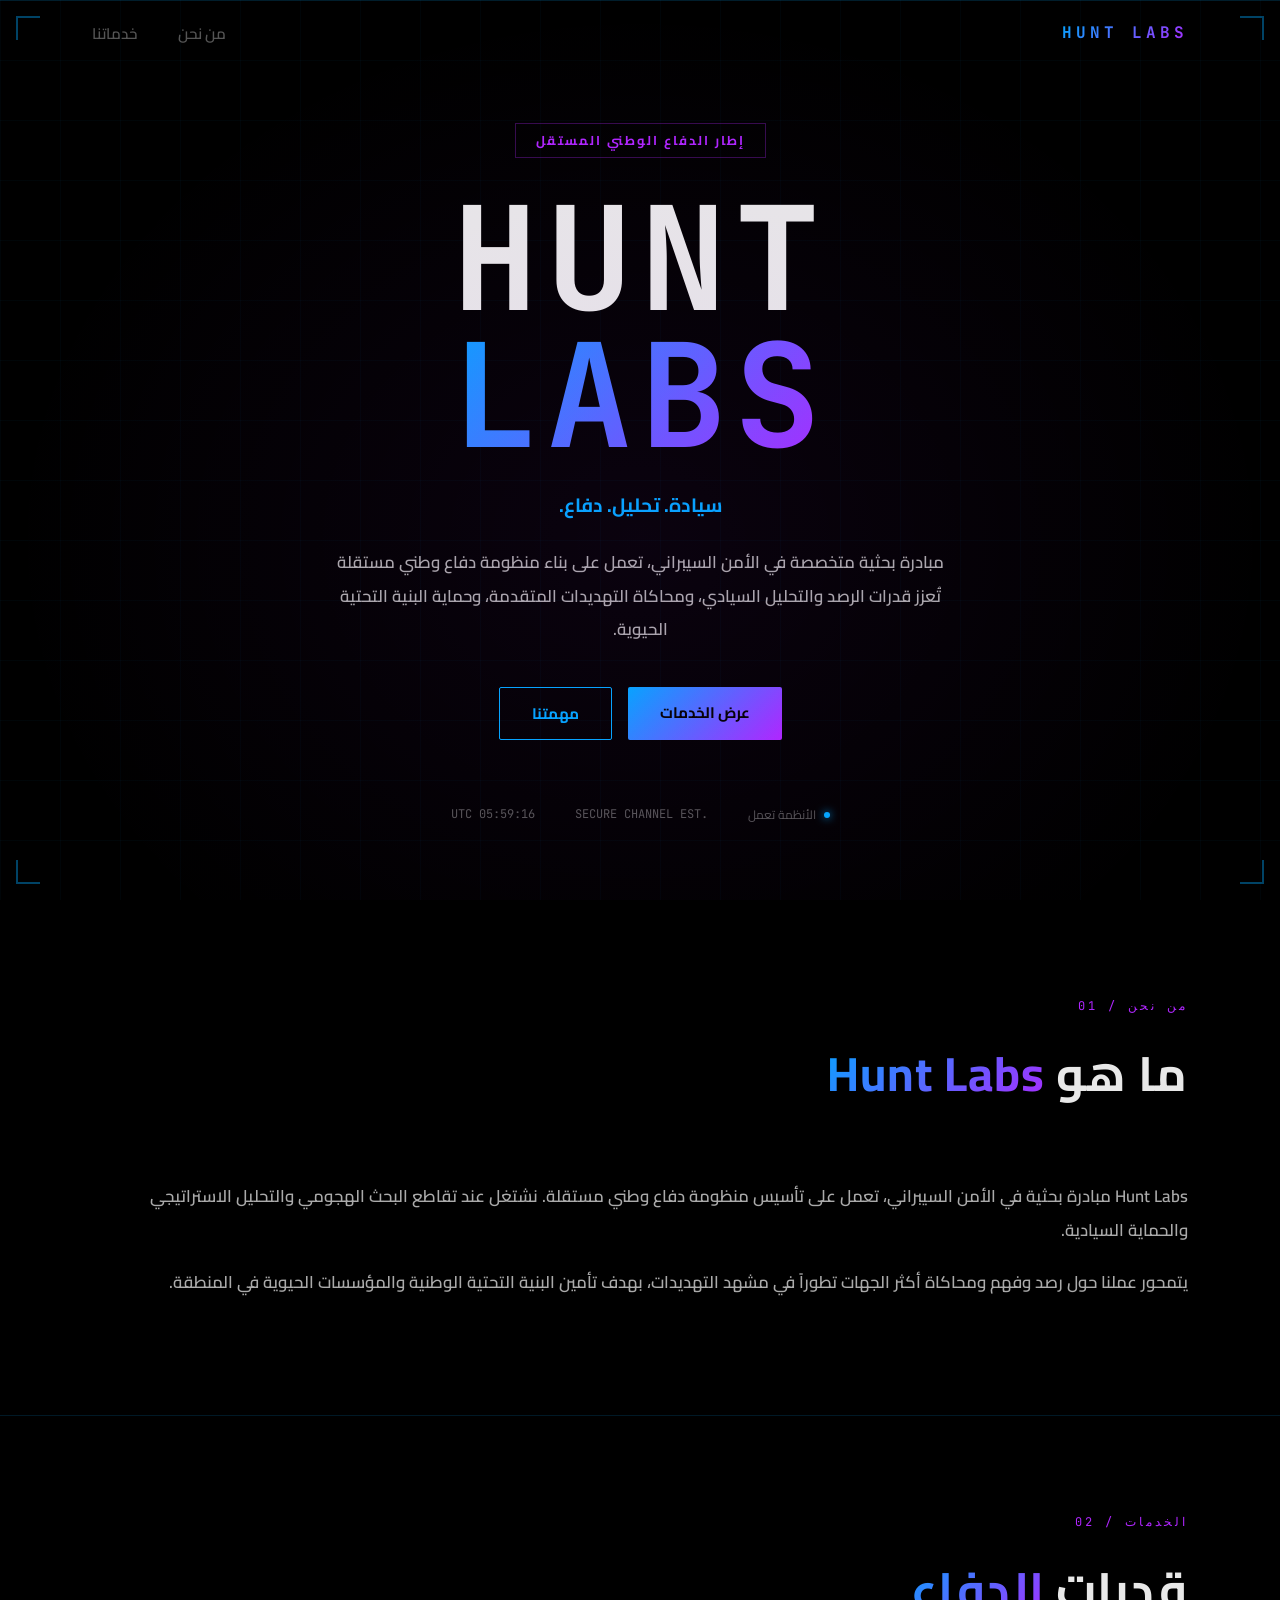
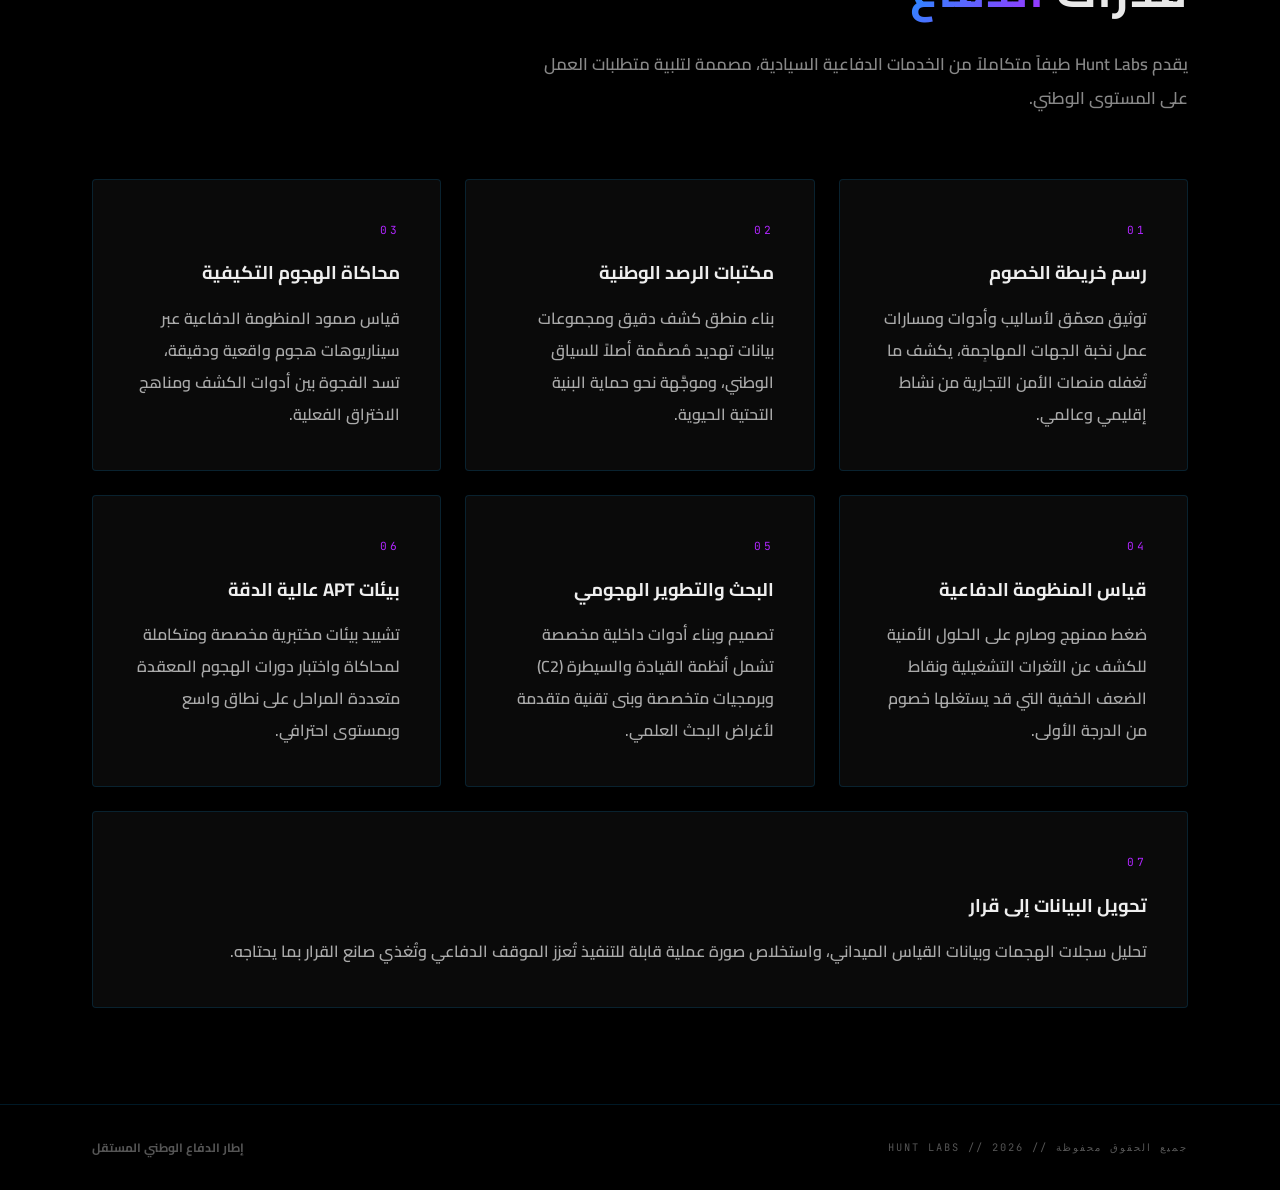
==== commit c77da89d: "Update index.html" ====
--- a/index.html
+++ b/index.html
@@ -69,7 +69,6 @@
                 <div class="about-text">
                     <p>Hunt Labs مبادرة بحثية في الأمن السيبراني، تعمل على تأسيس منظومة دفاع وطني مستقلة. نشتغل عند تقاطع البحث الهجومي والتحليل الاستراتيجي والحماية السيادية.</p>
                     <p>يتمحور عملنا حول رصد وفهم ومحاكاة أكثر الجهات تطوراً في مشهد التهديدات، بهدف تأمين البنية التحتية الوطنية والمؤسسات الحيوية في المنطقة.</p>
-                    <p>لا نسير خلف اتجاهات السوق التجاري. نبني المنظومات الدفاعية التي تحتاجها الحكومات والمؤسسات الأمنية الوطنية فعلاً.</p>
                 </div>
             </div>
         </div>
